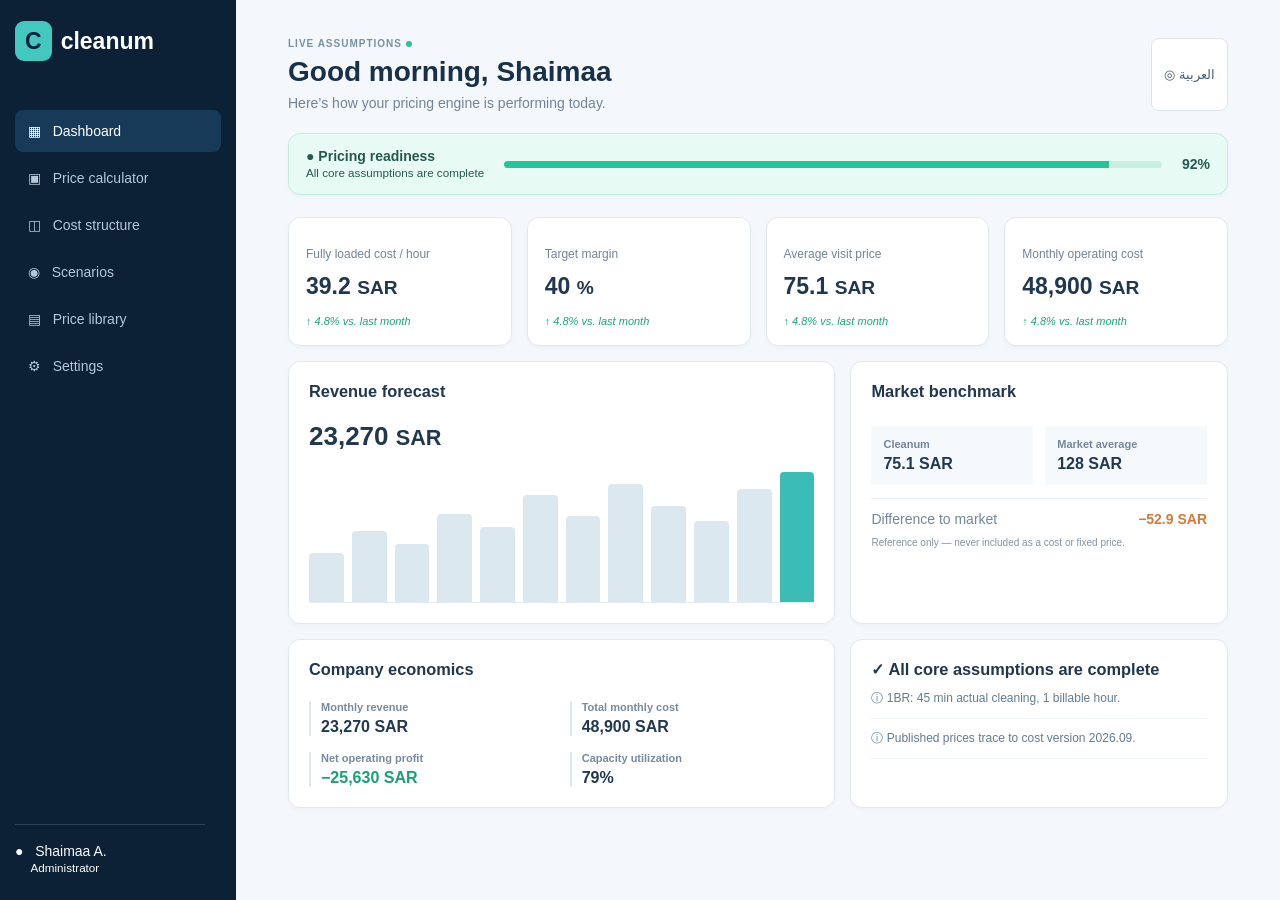
==== public/index.html @ 3680bfe8 "Include static Vercel entry page" ====
<!doctype html><html><head><meta charset="utf-8"><title>Cleanum Pricing</title><style>body{margin:0;background:#f4f7fb;color:#21374d;font:14px Arial,sans-serif}aside{position:fixed;width:236px;inset:0 auto 0 0;background:#0c2036;color:#b5c7d8;padding:28px 15px;box-sizing:border-box}.brand{font-size:23px;color:white;font-weight:bold}.brand b{background:#43c8c0;color:#09213a;border-radius:9px;padding:7px 10px;margin-right:9px}.side{margin-top:55px}.side div{padding:13px;border-radius:8px;margin:5px 0}.side .on{background:#173a59;color:white}.user{position:absolute;bottom:25px;border-top:1px solid #29435c;padding-top:18px;width:190px;color:white}main{margin-left:236px;padding:38px 52px}.top{display:flex;justify-content:space-between}.eyebrow{font-size:10px;letter-spacing:1px;color:#7790a4;font-weight:bold}.eyebrow i{display:inline-block;width:6px;height:6px;background:#24c59b;border-radius:50%}h1{margin:7px 0;font-size:28px;color:#183149}.sub{color:#718399}.lang,button{background:white;border:1px solid #dce5ed;border-radius:8px;padding:9px 12px;color:#456078}.ready,.panel,.card{background:white;border:1px solid #e0e9f0;border-radius:12px;box-shadow:0 2px 4px #12304c08}.ready{margin:22px 0;padding:14px 17px;background:#e8faf4;border-color:#c2eee2;color:#24594f;display:flex;gap:20px;align-items:center}.ready span{height:7px;flex:1;background:linear-gradient(90deg,#26c49c 92%,#c8eee2 92%);border-radius:8px}.cards{display:grid;grid-template-columns:repeat(4,1fr);gap:15px}.card{padding:17px}.card p{font-size:12px;color:#718499}.card h2{font-size:23px;margin:12px 0}.card em{color:#19a578;font-size:11px}.grid{display:grid;grid-template-columns:1.45fr 1fr;gap:15px;margin-top:15px}.panel{padding:20px}.panel h3{margin:0}.big{font-size:26px;font-weight:bold;margin:20px 0}.bars{height:130px;display:flex;align-items:end;gap:8px;border-bottom:1px solid #e3ebf1}.bars i{display:block;flex:1;background:#dce8ef;border-radius:4px 4px 0 0}.bars i:last-child{background:#3bbdb5}.compare{display:grid;grid-template-columns:1fr 1fr;gap:12px;margin:25px 0 13px}.compare b{background:#f5f9fb;padding:12px;font-size:11px;color:#74869b}.compare strong{display:block;font-size:16px;color:#20394f;margin-top:5px}.line{border-top:1px solid #e8eef3;padding-top:12px;color:#75869a}.orange{float:right;color:#d47a3e;font-weight:bold}.econ{display:grid;grid-template-columns:1fr 1fr;gap:16px;margin-top:22px}.econ b{border-left:2px solid #dbe9ee;padding-left:10px;font-size:11px;color:#778a9d}.econ strong{display:block;color:#20394f;font-size:16px;margin-top:5px}.green{color:#16a177!important}.alert{border-bottom:1px solid #edf2f5;padding:11px 0;color:#647b90;font-size:12px}@media(max-width:800px){aside{width:58px;padding:25px 10px}.brand{font-size:0}.brand b{font-size:16px;margin:0}.side{font-size:0}.user{display:none}main{margin-left:58px;padding:25px}.cards{grid-template-columns:repeat(2,1fr)}.grid{grid-template-columns:1fr}}</style></head><body><aside><div class="brand"><b>C</b>cleanum</div><div class="side"><div class="on">▦ &nbsp; Dashboard</div><div>▣ &nbsp; Price calculator</div><div>◫ &nbsp; Cost structure</div><div>◉ &nbsp; Scenarios</div><div>▤ &nbsp; Price library</div><div>⚙ &nbsp; Settings</div></div><div class="user">● &nbsp; Shaimaa A.<br><small>&nbsp;&nbsp;&nbsp;&nbsp; Administrator</small></div></aside><main><div class="top"><div><div class="eyebrow">LIVE ASSUMPTIONS <i></i></div><h1>Good morning, Shaimaa</h1><div class="sub">Here’s how your pricing engine is performing today.</div></div><button>◎ العربية</button></div><div class="ready"><div><b>● Pricing readiness</b><br><small>All core assumptions are complete</small></div><span></span><b>92%</b></div><div class="cards"><div class="card"><p>Fully loaded cost / hour</p><h2>39.2 <small>SAR</small></h2><em>↑ 4.8% vs. last month</em></div><div class="card"><p>Target margin</p><h2>40 <small>%</small></h2><em>↑ 4.8% vs. last month</em></div><div class="card"><p>Average visit price</p><h2>75.1 <small>SAR</small></h2><em>↑ 4.8% vs. last month</em></div><div class="card"><p>Monthly operating cost</p><h2>48,900 <small>SAR</small></h2><em>↑ 4.8% vs. last month</em></div></div><div class="grid"><div class="panel"><h3>Revenue forecast</h3><div class="big">23,270 <small>SAR</small></div><div class="bars"><i style="height:38%"></i><i style="height:55%"></i><i style="height:45%"></i><i style="height:68%"></i><i style="height:58%"></i><i style="height:82%"></i><i style="height:66%"></i><i style="height:91%"></i><i style="height:74%"></i><i style="height:62%"></i><i style="height:87%"></i><i style="height:100%"></i></div></div><div class="panel"><h3>Market benchmark</h3><div class="compare"><b>Cleanum<strong>75.1 SAR</strong></b><b>Market average<strong>128 SAR</strong></b></div><div class="line">Difference to market <span class="orange">−52.9 SAR</span></div><p style="font-size:10px;color:#8293a5">Reference only — never included as a cost or fixed price.</p></div></div><div class="grid"><div class="panel"><h3>Company economics</h3><div class="econ"><b>Monthly revenue<strong>23,270 SAR</strong></b><b>Total monthly cost<strong>48,900 SAR</strong></b><b>Net operating profit<strong class="green">−25,630 SAR</strong></b><b>Capacity utilization<strong>79%</strong></b></div></div><div class="panel"><h3>✓ All core assumptions are complete</h3><div class="alert">ⓘ 1BR: 45 min actual cleaning, 1 billable hour.</div><div class="alert">ⓘ Published prices trace to cost version 2026.09.</div></div></div></main></body></html>
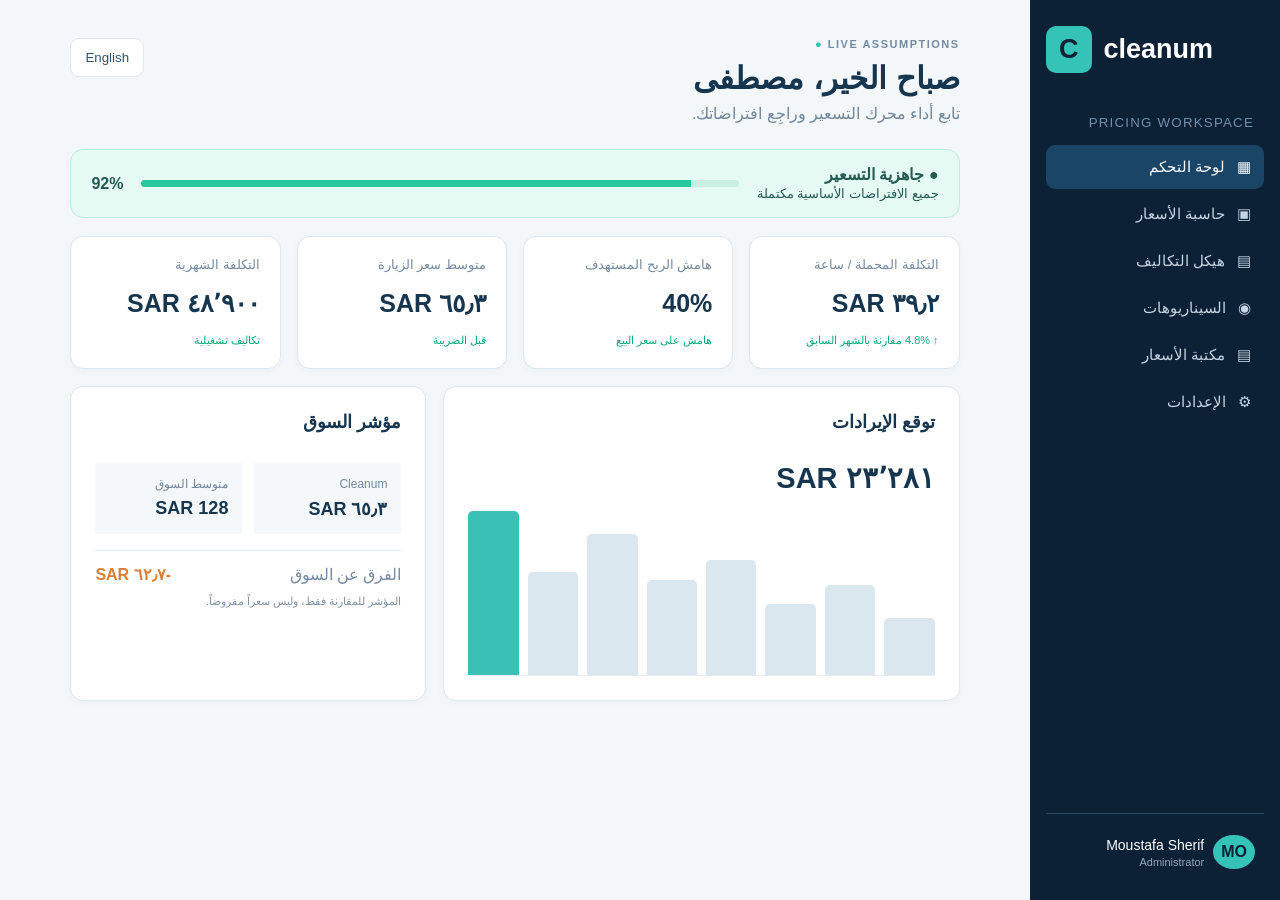
==== commit 74f53b03: "Make pricing dashboard interactive and personalize owner" ====
--- a/public/index.html
+++ b/public/index.html
@@ -1 +1,14 @@
-<!doctype html><html><head><meta charset="utf-8"><title>Cleanum Pricing</title><style>body{margin:0;background:#f4f7fb;color:#21374d;font:14px Arial,sans-serif}aside{position:fixed;width:236px;inset:0 auto 0 0;background:#0c2036;color:#b5c7d8;padding:28px 15px;box-sizing:border-box}.brand{font-size:23px;color:white;font-weight:bold}.brand b{background:#43c8c0;color:#09213a;border-radius:9px;padding:7px 10px;margin-right:9px}.side{margin-top:55px}.side div{padding:13px;border-radius:8px;margin:5px 0}.side .on{background:#173a59;color:white}.user{position:absolute;bottom:25px;border-top:1px solid #29435c;padding-top:18px;width:190px;color:white}main{margin-left:236px;padding:38px 52px}.top{display:flex;justify-content:space-between}.eyebrow{font-size:10px;letter-spacing:1px;color:#7790a4;font-weight:bold}.eyebrow i{display:inline-block;width:6px;height:6px;background:#24c59b;border-radius:50%}h1{margin:7px 0;font-size:28px;color:#183149}.sub{color:#718399}.lang,button{background:white;border:1px solid #dce5ed;border-radius:8px;padding:9px 12px;color:#456078}.ready,.panel,.card{background:white;border:1px solid #e0e9f0;border-radius:12px;box-shadow:0 2px 4px #12304c08}.ready{margin:22px 0;padding:14px 17px;background:#e8faf4;border-color:#c2eee2;color:#24594f;display:flex;gap:20px;align-items:center}.ready span{height:7px;flex:1;background:linear-gradient(90deg,#26c49c 92%,#c8eee2 92%);border-radius:8px}.cards{display:grid;grid-template-columns:repeat(4,1fr);gap:15px}.card{padding:17px}.card p{font-size:12px;color:#718499}.card h2{font-size:23px;margin:12px 0}.card em{color:#19a578;font-size:11px}.grid{display:grid;grid-template-columns:1.45fr 1fr;gap:15px;margin-top:15px}.panel{padding:20px}.panel h3{margin:0}.big{font-size:26px;font-weight:bold;margin:20px 0}.bars{height:130px;display:flex;align-items:end;gap:8px;border-bottom:1px solid #e3ebf1}.bars i{display:block;flex:1;background:#dce8ef;border-radius:4px 4px 0 0}.bars i:last-child{background:#3bbdb5}.compare{display:grid;grid-template-columns:1fr 1fr;gap:12px;margin:25px 0 13px}.compare b{background:#f5f9fb;padding:12px;font-size:11px;color:#74869b}.compare strong{display:block;font-size:16px;color:#20394f;margin-top:5px}.line{border-top:1px solid #e8eef3;padding-top:12px;color:#75869a}.orange{float:right;color:#d47a3e;font-weight:bold}.econ{display:grid;grid-template-columns:1fr 1fr;gap:16px;margin-top:22px}.econ b{border-left:2px solid #dbe9ee;padding-left:10px;font-size:11px;color:#778a9d}.econ strong{display:block;color:#20394f;font-size:16px;margin-top:5px}.green{color:#16a177!important}.alert{border-bottom:1px solid #edf2f5;padding:11px 0;color:#647b90;font-size:12px}@media(max-width:800px){aside{width:58px;padding:25px 10px}.brand{font-size:0}.brand b{font-size:16px;margin:0}.side{font-size:0}.user{display:none}main{margin-left:58px;padding:25px}.cards{grid-template-columns:repeat(2,1fr)}.grid{grid-template-columns:1fr}}</style></head><body><aside><div class="brand"><b>C</b>cleanum</div><div class="side"><div class="on">▦ &nbsp; Dashboard</div><div>▣ &nbsp; Price calculator</div><div>◫ &nbsp; Cost structure</div><div>◉ &nbsp; Scenarios</div><div>▤ &nbsp; Price library</div><div>⚙ &nbsp; Settings</div></div><div class="user">● &nbsp; Shaimaa A.<br><small>&nbsp;&nbsp;&nbsp;&nbsp; Administrator</small></div></aside><main><div class="top"><div><div class="eyebrow">LIVE ASSUMPTIONS <i></i></div><h1>Good morning, Shaimaa</h1><div class="sub">Here’s how your pricing engine is performing today.</div></div><button>◎ العربية</button></div><div class="ready"><div><b>● Pricing readiness</b><br><small>All core assumptions are complete</small></div><span></span><b>92%</b></div><div class="cards"><div class="card"><p>Fully loaded cost / hour</p><h2>39.2 <small>SAR</small></h2><em>↑ 4.8% vs. last month</em></div><div class="card"><p>Target margin</p><h2>40 <small>%</small></h2><em>↑ 4.8% vs. last month</em></div><div class="card"><p>Average visit price</p><h2>75.1 <small>SAR</small></h2><em>↑ 4.8% vs. last month</em></div><div class="card"><p>Monthly operating cost</p><h2>48,900 <small>SAR</small></h2><em>↑ 4.8% vs. last month</em></div></div><div class="grid"><div class="panel"><h3>Revenue forecast</h3><div class="big">23,270 <small>SAR</small></div><div class="bars"><i style="height:38%"></i><i style="height:55%"></i><i style="height:45%"></i><i style="height:68%"></i><i style="height:58%"></i><i style="height:82%"></i><i style="height:66%"></i><i style="height:91%"></i><i style="height:74%"></i><i style="height:62%"></i><i style="height:87%"></i><i style="height:100%"></i></div></div><div class="panel"><h3>Market benchmark</h3><div class="compare"><b>Cleanum<strong>75.1 SAR</strong></b><b>Market average<strong>128 SAR</strong></b></div><div class="line">Difference to market <span class="orange">−52.9 SAR</span></div><p style="font-size:10px;color:#8293a5">Reference only — never included as a cost or fixed price.</p></div></div><div class="grid"><div class="panel"><h3>Company economics</h3><div class="econ"><b>Monthly revenue<strong>23,270 SAR</strong></b><b>Total monthly cost<strong>48,900 SAR</strong></b><b>Net operating profit<strong class="green">−25,630 SAR</strong></b><b>Capacity utilization<strong>79%</strong></b></div></div><div class="panel"><h3>✓ All core assumptions are complete</h3><div class="alert">ⓘ 1BR: 45 min actual cleaning, 1 billable hour.</div><div class="alert">ⓘ Published prices trace to cost version 2026.09.</div></div></div></main></body></html>
+<!doctype html>
+<html lang="ar" dir="rtl"><head><meta charset="utf-8"><meta name="viewport" content="width=device-width,initial-scale=1"><title>Cleanum Pricing</title>
+<style>
+:root{--navy:#0c2036;--ink:#163650;--teal:#36c3b7;--bg:#f3f7fa;--line:#dce7ef}*{box-sizing:border-box}body{margin:0;background:var(--bg);font-family:Arial,"Segoe UI",sans-serif;color:var(--ink)}.side{position:fixed;right:0;top:0;bottom:0;width:250px;background:var(--navy);padding:26px 16px;color:#c5d4e1;display:flex;flex-direction:column}.brand{display:flex;direction:ltr;gap:12px;align-items:center;font-size:27px;font-weight:800;color:#fff}.brand i{font-style:normal;background:var(--teal);color:var(--navy);padding:8px 13px;border-radius:10px}.side small{margin:42px 10px 12px;color:#7290aa;letter-spacing:1.2px}.nav button{width:100%;display:flex;align-items:center;gap:12px;padding:13px;border:0;border-radius:9px;background:transparent;color:inherit;font-size:15px;text-align:right;cursor:pointer;margin:3px 0}.nav button:hover,.nav button.active{background:#1a4567;color:#fff}.avatar{margin-top:auto;border-top:1px solid #2b4863;padding:21px 9px 5px;display:flex;gap:9px;align-items:center;color:white}.avatar b{background:var(--teal);color:var(--navy);border-radius:50%;padding:8px}.avatar span{font-size:14px}.avatar em{display:block;font-style:normal;font-size:11px;color:#91a7bb;margin-top:3px}.main{margin-right:250px;padding:38px 5.5%;min-height:100vh}.top{display:flex;justify-content:space-between;align-items:flex-start}.eyebrow{font-size:11px;letter-spacing:1.5px;font-weight:bold;color:#748ca2;margin:0}.dot{color:var(--teal)}h1{font-size:31px;margin:10px 0 7px}h2{margin:0;font-size:18px}p.sub{color:#71869a;margin:0}.lang{background:#fff;border:1px solid var(--line);border-radius:9px;padding:11px 14px;color:#31536d;cursor:pointer}.notice{margin:26px 0 18px;background:#e6faf4;border:1px solid #bcecdf;padding:15px 20px;border-radius:13px;display:flex;align-items:center;gap:18px;color:#225b51}.notice span{height:7px;flex:1;background:linear-gradient(90deg,#29c79d 92%,#c9eee2 92%);border-radius:8px}.cards{display:grid;grid-template-columns:repeat(4,1fr);gap:16px}.card,.panel{background:white;border:1px solid var(--line);border-radius:13px;box-shadow:0 2px 8px #19344b08}.card{padding:20px}.card p{margin:0;color:#758aa0;font-size:13px}.card b{display:block;font-size:25px;margin:17px 0 12px}.trend{color:#0aab7b;font-size:11px}.grid{display:grid;grid-template-columns:1.45fr 1fr;gap:17px;margin-top:17px}.panel{padding:24px}.revenue{font-size:29px;font-weight:bold;margin:28px 0 16px}.bars{height:165px;display:flex;align-items:end;gap:9px;border-bottom:1px solid #e6edf2}.bars i{background:#dae7ee;display:block;flex:1;border-radius:5px 5px 0 0}.bars i:last-child{background:#3bc0b7}.compare{display:grid;grid-template-columns:1fr 1fr;gap:12px;margin:30px 0 16px}.compare div{background:#f4f8fa;padding:14px;font-size:12px;color:#71879b}.compare b{display:block;font-size:18px;color:var(--ink);margin-top:7px}.diff{border-top:1px solid #e6edf2;padding-top:14px;color:#758aa0}.diff strong{float:left;color:#db7d36}.calc{display:grid;grid-template-columns:1.1fr .9fr;gap:17px;max-width:1040px}.field{display:block;font-size:13px;font-weight:bold;color:#506a81;margin-top:17px}.field select,.field input{display:block;width:100%;padding:12px;margin-top:7px;border:1px solid #d9e4eb;border-radius:8px;background:#fff;font-size:15px;color:var(--ink)}.times{display:grid;grid-template-columns:1fr 1fr;gap:12px;margin-top:17px}.times div{background:#f4f8fa;padding:13px;border-radius:9px}.times span{font-size:11px;color:#71869a}.times b{display:block;margin-top:5px;font-size:18px}.result{padding:0;overflow:hidden}.result-head{background:linear-gradient(135deg,#11364f,#20747b);color:white;padding:29px}.result-head span{font-size:12px;color:#c1dbe2}.result-head b{display:block;font-size:38px;margin:10px 0}.result-head em{font-style:normal;color:#72e0c0;font-size:12px}.rows{padding:12px 23px}.rows p{display:flex;justify-content:space-between;border-bottom:1px solid #eaf0f4;padding:11px 0;margin:0;font-size:13px;color:#708499}.rows strong{color:var(--ink)}.save{margin:18px 23px 23px;width:calc(100% - 46px);border:0;border-radius:8px;background:#143d59;color:white;padding:12px;font-weight:bold;cursor:pointer}.cost-grid{display:grid;grid-template-columns:1fr 1fr;gap:17px;max-width:900px}.warning{background:#fff7e6;color:#936915;padding:11px;border-radius:8px;font-size:12px}.empty{text-align:center;padding:90px;color:#71869a}.hidden{display:none}@media(max-width:850px){.side{width:62px;padding:22px 10px}.brand span,.side small,.nav button span,.avatar span{display:none}.brand{justify-content:center}.avatar{display:none}.main{margin-right:62px}.cards{grid-template-columns:repeat(2,1fr)}.grid,.calc,.cost-grid{grid-template-columns:1fr}}@media(max-width:560px){.side{display:none}.main{margin:0;padding:22px 15px}.cards{grid-template-columns:1fr}.top h1{font-size:24px}.notice span{display:none}}
+</style></head><body>
+<aside class="side"><div class="brand"><i>C</i><span>cleanum</span></div><small>PRICING WORKSPACE</small><nav class="nav"><button class="active" data-page="dash">▦ <span>لوحة التحكم</span></button><button data-page="calc">▣ <span>حاسبة الأسعار</span></button><button data-page="costs">▤ <span>هيكل التكاليف</span></button><button data-page="scenarios">◉ <span>السيناريوهات</span></button><button data-page="library">▤ <span>مكتبة الأسعار</span></button><button data-page="settings">⚙ <span>الإعدادات</span></button></nav><div class="avatar"><b>MO</b><span>Moustafa Sherif<em>Administrator</em></span></div></aside>
+<main class="main"><header class="top"><div><p class="eyebrow">LIVE ASSUMPTIONS <span class="dot">●</span></p><h1 id="title">صباح الخير، مصطفى</h1><p class="sub" id="subtitle">تابع أداء محرك التسعير وراجِع افتراضاتك.</p></div><button class="lang" id="lang">English</button></header>
+<section id="dash"><div class="notice"><div><b>● جاهزية التسعير</b><br><small>جميع الافتراضات الأساسية مكتملة</small></div><span></span><b>92%</b></div><div class="cards"><div class="card"><p>التكلفة المحملة / ساعة</p><b id="costHour">39.2 SAR</b><span class="trend">↑ 4.8% مقارنة بالشهر السابق</span></div><div class="card"><p>هامش الربح المستهدف</p><b>40%</b><span class="trend">هامش على سعر البيع</span></div><div class="card"><p>متوسط سعر الزيارة</p><b id="visitCard">75.1 SAR</b><span class="trend">قبل الضريبة</span></div><div class="card"><p>التكلفة الشهرية</p><b id="monthCard">48,900 SAR</b><span class="trend">تكاليف تشغيلية</span></div></div><div class="grid"><article class="panel"><h2>توقع الإيرادات</h2><div class="revenue" id="revenue">23,270 SAR</div><div class="bars"><i style="height:35%"></i><i style="height:55%"></i><i style="height:43%"></i><i style="height:70%"></i><i style="height:58%"></i><i style="height:86%"></i><i style="height:63%"></i><i style="height:100%"></i></div></article><article class="panel"><h2>مؤشر السوق</h2><div class="compare"><div>Cleanum<b id="marketPrice">75.1 SAR</b></div><div>متوسط السوق<b>128 SAR</b></div></div><div class="diff">الفرق عن السوق <strong id="diff">−52.9 SAR</strong></div><p style="font-size:11px;color:#8293a5">المؤشر للمقارنة فقط، وليس سعراً مفروضاً.</p></article></div></section>
+<section id="calc" class="hidden"><div class="calc"><article class="panel"><h2>حاسبة تسعير الزيارة</h2><label class="field">نوع الشقة<select id="home"><option value="1">غرفة واحدة</option><option value="1.5">غرفتان</option><option value="2">3 غرف</option><option value="2.5">4 غرف</option></select></label><label class="field">نوع الخدمة<select><option>تنظيف دوري</option><option>تنظيف عند الانتقال</option></select></label><div class="times"><div><span>وقت التنظيف الفعلي</span><b id="actual">45 دقيقة</b></div><div><span>الوقت القابل للفوترة</span><b id="billable">1 ساعة</b></div></div><label class="field">تعديل يدوي (SAR)<input type="number" id="adjust" value="0"></label></article><article class="panel result"><div class="result-head"><span>سعر البيع المقترح</span><b id="final">75.1 SAR</b><em>✓ هامش ربح مستهدف 40%</em></div><div class="rows"><p>تكلفة الخدمة<strong id="base">45.1 SAR</strong></p><p>السعر قبل الضريبة<strong id="before">75.1 SAR</strong></p><p>ضريبة القيمة المضافة 15%<strong id="vat">11.3 SAR</strong></p><p>السعر شامل الضريبة<strong id="total">86.4 SAR</strong></p></div><button class="save">حفظ كمسودة</button></article></div></section>
+<section id="costs" class="hidden"><div class="cost-grid"><article class="panel"><h2>إعدادات التكلفة</h2><label class="field">راتب العاملة الشهري<input id="salary" type="number" value="3000"></label><label class="field">عدد العاملات<input id="team" type="number" value="8"></label><label class="field">الساعات القابلة للفوترة شهريًا<input id="hours" type="number" value="156"></label><p class="warning">هذه الساعات أساسية لحساب سعر معتمد ودقيق.</p></article><article class="panel"><h2>ملخص التكاليف</h2><div class="rows"><p>إجمالي التكاليف الشهرية<strong id="monthly">48,900 SAR</strong></p><p>التكلفة المحملة / ساعة<strong id="costHour2">39.2 SAR</strong></p><p>النقل والوقود<strong>12,400 SAR</strong></p><p>المستلزمات والمواد<strong>5,700 SAR</strong></p></div></article></div></section>
+<section id="scenarios" class="hidden"><div class="panel empty"><h2>السيناريوهات التشغيلية</h2><p>نفس المبنى: 4 شقق غرفة واحدة خلال 3 ساعات.<br>عملاء موزعون: شقتان غرفة واحدة خلال 3 ساعات.</p></div></section><section id="library" class="hidden"><div class="panel empty"><h2>مكتبة الأسعار</h2><p>ستظهر هنا المسودات والأسعار المنشورة وإصداراتها.</p></div></section><section id="settings" class="hidden"><div class="panel empty"><h2>الإعدادات</h2><p>العملة: SAR &nbsp;•&nbsp; الضريبة: 15% &nbsp;•&nbsp; هامش الربح الافتراضي: 40%</p></div></section></main>
+<script>
+const q=s=>document.querySelector(s),qs=s=>document.querySelectorAll(s);let en=false;function fmt(x){return Number(x).toLocaleString(en?'en-SA':'ar-SA',{maximumFractionDigits:1})+' SAR'}function calculate(){let salary=+q('#salary').value||0,team=+q('#team').value||1,hours=+q('#hours').value||1,bill=+q('#home').value,adjust=+q('#adjust').value||0,monthly=salary*team+12400+5700+6800,cph=monthly/(team*hours),base=cph*bill,before=base/.6+adjust,vat=before*.15,total=before+vat;q('#costHour').textContent=fmt(cph);q('#costHour2').textContent=fmt(cph);q('#monthCard').textContent=fmt(monthly);q('#monthly').textContent=fmt(monthly);q('#visitCard').textContent=fmt(before);q('#marketPrice').textContent=fmt(before);q('#base').textContent=fmt(base);q('#before').textContent=fmt(before);q('#vat').textContent=fmt(vat);q('#total').textContent=fmt(total);q('#final').textContent=fmt(before);q('#revenue').textContent=fmt(total*310);q('#diff').textContent=(before-128>0?'+':'')+fmt(before-128);let actual={1:45,1.5:75,2:105,2.5:135}[bill];q('#actual').textContent=actual+(en?' min':' دقيقة');q('#billable').textContent=bill+(en?' hr':' ساعة')}qs('input,select').forEach(x=>x.addEventListener('input',calculate));qs('.nav button').forEach(b=>b.onclick=()=>{qs('.nav button').forEach(x=>x.classList.remove('active'));b.classList.add('active');qs('main section').forEach(x=>x.classList.add('hidden'));q('#'+b.dataset.page).classList.remove('hidden');q('#title').textContent=b.textContent.trim();q('#subtitle').textContent=en?'Manage pricing assumptions and results.':'عدّل بياناتك وراجع النتائج بسهولة.'});q('#lang').onclick=()=>{en=!en;document.documentElement.lang=en?'en':'ar';document.documentElement.dir=en?'ltr':'rtl';q('#lang').textContent=en?'العربية':'English';calculate()};calculate();
+</script></body></html>
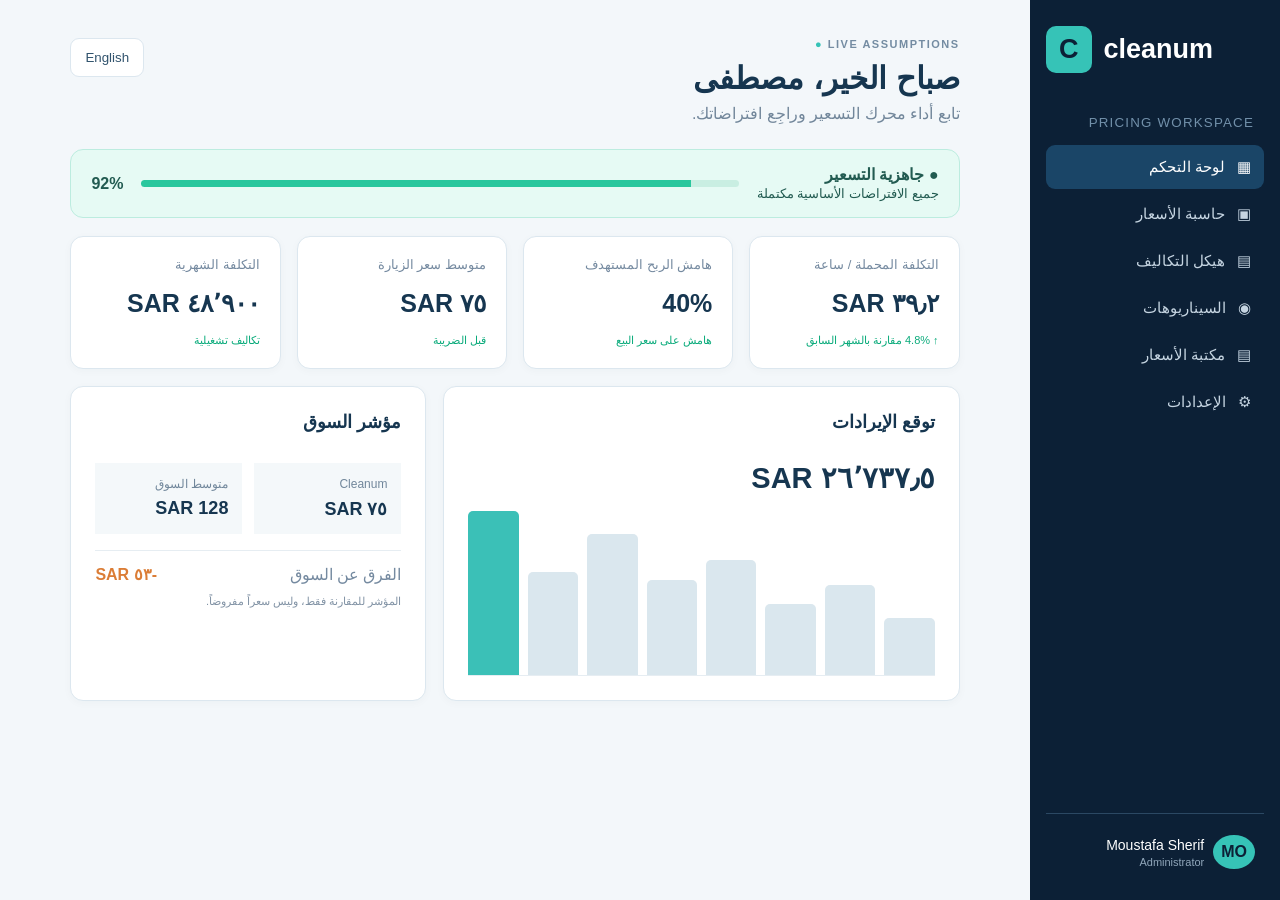
==== commit b1f62680: "Separate billable duration from cleaning time" ====
--- a/public/index.html
+++ b/public/index.html
@@ -6,9 +6,9 @@
 <aside class="side"><div class="brand"><i>C</i><span>cleanum</span></div><small>PRICING WORKSPACE</small><nav class="nav"><button class="active" data-page="dash">▦ <span>لوحة التحكم</span></button><button data-page="calc">▣ <span>حاسبة الأسعار</span></button><button data-page="costs">▤ <span>هيكل التكاليف</span></button><button data-page="scenarios">◉ <span>السيناريوهات</span></button><button data-page="library">▤ <span>مكتبة الأسعار</span></button><button data-page="settings">⚙ <span>الإعدادات</span></button></nav><div class="avatar"><b>MO</b><span>Moustafa Sherif<em>Administrator</em></span></div></aside>
 <main class="main"><header class="top"><div><p class="eyebrow">LIVE ASSUMPTIONS <span class="dot">●</span></p><h1 id="title">صباح الخير، مصطفى</h1><p class="sub" id="subtitle">تابع أداء محرك التسعير وراجِع افتراضاتك.</p></div><button class="lang" id="lang">English</button></header>
 <section id="dash"><div class="notice"><div><b>● جاهزية التسعير</b><br><small>جميع الافتراضات الأساسية مكتملة</small></div><span></span><b>92%</b></div><div class="cards"><div class="card"><p>التكلفة المحملة / ساعة</p><b id="costHour">39.2 SAR</b><span class="trend">↑ 4.8% مقارنة بالشهر السابق</span></div><div class="card"><p>هامش الربح المستهدف</p><b>40%</b><span class="trend">هامش على سعر البيع</span></div><div class="card"><p>متوسط سعر الزيارة</p><b id="visitCard">75.1 SAR</b><span class="trend">قبل الضريبة</span></div><div class="card"><p>التكلفة الشهرية</p><b id="monthCard">48,900 SAR</b><span class="trend">تكاليف تشغيلية</span></div></div><div class="grid"><article class="panel"><h2>توقع الإيرادات</h2><div class="revenue" id="revenue">23,270 SAR</div><div class="bars"><i style="height:35%"></i><i style="height:55%"></i><i style="height:43%"></i><i style="height:70%"></i><i style="height:58%"></i><i style="height:86%"></i><i style="height:63%"></i><i style="height:100%"></i></div></article><article class="panel"><h2>مؤشر السوق</h2><div class="compare"><div>Cleanum<b id="marketPrice">75.1 SAR</b></div><div>متوسط السوق<b>128 SAR</b></div></div><div class="diff">الفرق عن السوق <strong id="diff">−52.9 SAR</strong></div><p style="font-size:11px;color:#8293a5">المؤشر للمقارنة فقط، وليس سعراً مفروضاً.</p></article></div></section>
-<section id="calc" class="hidden"><div class="calc"><article class="panel"><h2>حاسبة تسعير الزيارة</h2><label class="field">نوع الشقة<select id="home"><option value="1">غرفة واحدة</option><option value="1.5">غرفتان</option><option value="2">3 غرف</option><option value="2.5">4 غرف</option></select></label><label class="field">نوع الخدمة<select><option>تنظيف دوري</option><option>تنظيف عند الانتقال</option></select></label><div class="times"><div><span>وقت التنظيف الفعلي</span><b id="actual">45 دقيقة</b></div><div><span>الوقت القابل للفوترة</span><b id="billable">1 ساعة</b></div></div><label class="field">تعديل يدوي (SAR)<input type="number" id="adjust" value="0"></label></article><article class="panel result"><div class="result-head"><span>سعر البيع المقترح</span><b id="final">75.1 SAR</b><em>✓ هامش ربح مستهدف 40%</em></div><div class="rows"><p>تكلفة الخدمة<strong id="base">45.1 SAR</strong></p><p>السعر قبل الضريبة<strong id="before">75.1 SAR</strong></p><p>ضريبة القيمة المضافة 15%<strong id="vat">11.3 SAR</strong></p><p>السعر شامل الضريبة<strong id="total">86.4 SAR</strong></p></div><button class="save">حفظ كمسودة</button></article></div></section>
+<section id="calc" class="hidden"><div class="calc"><article class="panel"><h2>حاسبة تسعير الزيارة</h2><label class="field">نوع الشقة<select id="home"><option value="1">غرفة واحدة</option><option value="1.5">غرفتان</option><option value="2">3 غرف</option><option value="2.5">4 غرف</option></select></label><label class="field">نوع الخدمة<select><option>تنظيف دوري</option><option>تنظيف عند الانتقال</option></select></label><div class="times"><div><span>وقت التنظيف الفعلي (تشغيلي)</span><b id="actual">45 دقيقة</b></div><div><span>سعر الساعة المفوترة</span><b id="hourlyRate">65.3 SAR</b></div></div><label class="field">الوقت القابل للفوترة (مستقل عن وقت التنظيف)<input id="billableInput" type="number" min="0.5" step="0.5" value="1"></label><label class="field">الحد الأدنى لسعر الزيارة قبل الضريبة (SAR)<input id="minVisit" type="number" min="0" value="75"></label><label class="field">تعديل يدوي للزيارة (SAR)<input type="number" id="adjust" value="0"></label></article><article class="panel result"><div class="result-head"><span>سعر البيع المقترح للزيارة</span><b id="final">75.1 SAR</b><em>✓ هامش ربح مستهدف 40%</em></div><div class="rows"><p>تكلفة الخدمة<strong id="base">45.1 SAR</strong></p><p>تسعير بالساعة (قبل الضريبة)<strong id="hourlyTotal">65.3 SAR</strong></p><p>سعر الزيارة بعد تطبيق الحد الأدنى<strong id="before">75.0 SAR</strong></p><p>ضريبة القيمة المضافة 15%<strong id="vat">11.3 SAR</strong></p><p>السعر شامل الضريبة<strong id="total">86.3 SAR</strong></p></div><button class="save">حفظ كمسودة</button></article></div></section>
 <section id="costs" class="hidden"><div class="cost-grid"><article class="panel"><h2>إعدادات التكلفة</h2><label class="field">راتب العاملة الشهري<input id="salary" type="number" value="3000"></label><label class="field">عدد العاملات<input id="team" type="number" value="8"></label><label class="field">الساعات القابلة للفوترة شهريًا<input id="hours" type="number" value="156"></label><p class="warning">هذه الساعات أساسية لحساب سعر معتمد ودقيق.</p></article><article class="panel"><h2>ملخص التكاليف</h2><div class="rows"><p>إجمالي التكاليف الشهرية<strong id="monthly">48,900 SAR</strong></p><p>التكلفة المحملة / ساعة<strong id="costHour2">39.2 SAR</strong></p><p>النقل والوقود<strong>12,400 SAR</strong></p><p>المستلزمات والمواد<strong>5,700 SAR</strong></p></div></article></div></section>
 <section id="scenarios" class="hidden"><div class="panel empty"><h2>السيناريوهات التشغيلية</h2><p>نفس المبنى: 4 شقق غرفة واحدة خلال 3 ساعات.<br>عملاء موزعون: شقتان غرفة واحدة خلال 3 ساعات.</p></div></section><section id="library" class="hidden"><div class="panel empty"><h2>مكتبة الأسعار</h2><p>ستظهر هنا المسودات والأسعار المنشورة وإصداراتها.</p></div></section><section id="settings" class="hidden"><div class="panel empty"><h2>الإعدادات</h2><p>العملة: SAR &nbsp;•&nbsp; الضريبة: 15% &nbsp;•&nbsp; هامش الربح الافتراضي: 40%</p></div></section></main>
 <script>
-const q=s=>document.querySelector(s),qs=s=>document.querySelectorAll(s);let en=false;function fmt(x){return Number(x).toLocaleString(en?'en-SA':'ar-SA',{maximumFractionDigits:1})+' SAR'}function calculate(){let salary=+q('#salary').value||0,team=+q('#team').value||1,hours=+q('#hours').value||1,bill=+q('#home').value,adjust=+q('#adjust').value||0,monthly=salary*team+12400+5700+6800,cph=monthly/(team*hours),base=cph*bill,before=base/.6+adjust,vat=before*.15,total=before+vat;q('#costHour').textContent=fmt(cph);q('#costHour2').textContent=fmt(cph);q('#monthCard').textContent=fmt(monthly);q('#monthly').textContent=fmt(monthly);q('#visitCard').textContent=fmt(before);q('#marketPrice').textContent=fmt(before);q('#base').textContent=fmt(base);q('#before').textContent=fmt(before);q('#vat').textContent=fmt(vat);q('#total').textContent=fmt(total);q('#final').textContent=fmt(before);q('#revenue').textContent=fmt(total*310);q('#diff').textContent=(before-128>0?'+':'')+fmt(before-128);let actual={1:45,1.5:75,2:105,2.5:135}[bill];q('#actual').textContent=actual+(en?' min':' دقيقة');q('#billable').textContent=bill+(en?' hr':' ساعة')}qs('input,select').forEach(x=>x.addEventListener('input',calculate));qs('.nav button').forEach(b=>b.onclick=()=>{qs('.nav button').forEach(x=>x.classList.remove('active'));b.classList.add('active');qs('main section').forEach(x=>x.classList.add('hidden'));q('#'+b.dataset.page).classList.remove('hidden');q('#title').textContent=b.textContent.trim();q('#subtitle').textContent=en?'Manage pricing assumptions and results.':'عدّل بياناتك وراجع النتائج بسهولة.'});q('#lang').onclick=()=>{en=!en;document.documentElement.lang=en?'en':'ar';document.documentElement.dir=en?'ltr':'rtl';q('#lang').textContent=en?'العربية':'English';calculate()};calculate();
-</script></body></html>
+const q=s=>document.querySelector(s),qs=s=>document.querySelectorAll(s);let en=false;function fmt(x){return Number(x).toLocaleString(en?'en-SA':'ar-SA',{maximumFractionDigits:1})+' SAR'}function calculate(){let salary=+q('#salary').value||0,team=+q('#team').value||1,hours=+q('#hours').value||1,bill=+q('#billableInput').value||0,adjust=+q('#adjust').value||0,minVisit=+q('#minVisit').value||0,monthly=salary*team+12400+5700+6800,cph=monthly/(team*hours),base=cph*bill,hourlyRate=cph/.6,hourlyTotal=hourlyRate*bill,before=Math.max(hourlyTotal,minVisit)+adjust,vat=before*.15,total=before+vat;q('#costHour').textContent=fmt(cph);q('#costHour2').textContent=fmt(cph);q('#monthCard').textContent=fmt(monthly);q('#monthly').textContent=fmt(monthly);q('#visitCard').textContent=fmt(before);q('#marketPrice').textContent=fmt(before);q('#base').textContent=fmt(base);q('#hourlyRate').textContent=fmt(hourlyRate);q('#hourlyTotal').textContent=fmt(hourlyTotal);q('#before').textContent=fmt(before);q('#vat').textContent=fmt(vat);q('#total').textContent=fmt(total);q('#final').textContent=fmt(before);q('#revenue').textContent=fmt(total*310);q('#diff').textContent=(before-128>0?'+':'')+fmt(before-128);let actual={1:45,1.5:170,2:200,2.5:135}[+q('#home').value];q('#actual').textContent=actual+(en?' min':' دقيقة')}qs('input,select').forEach(x=>x.addEventListener('input',calculate));qs('.nav button').forEach(b=>b.onclick=()=>{qs('.nav button').forEach(x=>x.classList.remove('active'));b.classList.add('active');qs('main section').forEach(x=>x.classList.add('hidden'));q('#'+b.dataset.page).classList.remove('hidden');q('#title').textContent=b.textContent.trim();q('#subtitle').textContent=en?'Manage pricing assumptions and results.':'عدّل بياناتك وراجع النتائج بسهولة.'});q('#lang').onclick=()=>{en=!en;document.documentElement.lang=en?'en':'ar';document.documentElement.dir=en?'ltr':'rtl';q('#lang').textContent=en?'العربية':'English';calculate()};calculate();
+</script><script>document.querySelector('#home').addEventListener('input',e=>{const minutes={1:45,1.5:170,2:200,2.5:135}[e.target.value];document.querySelector('#actual').textContent=minutes+(document.documentElement.lang==='en'?' min':' دقيقة')});</script></body></html>
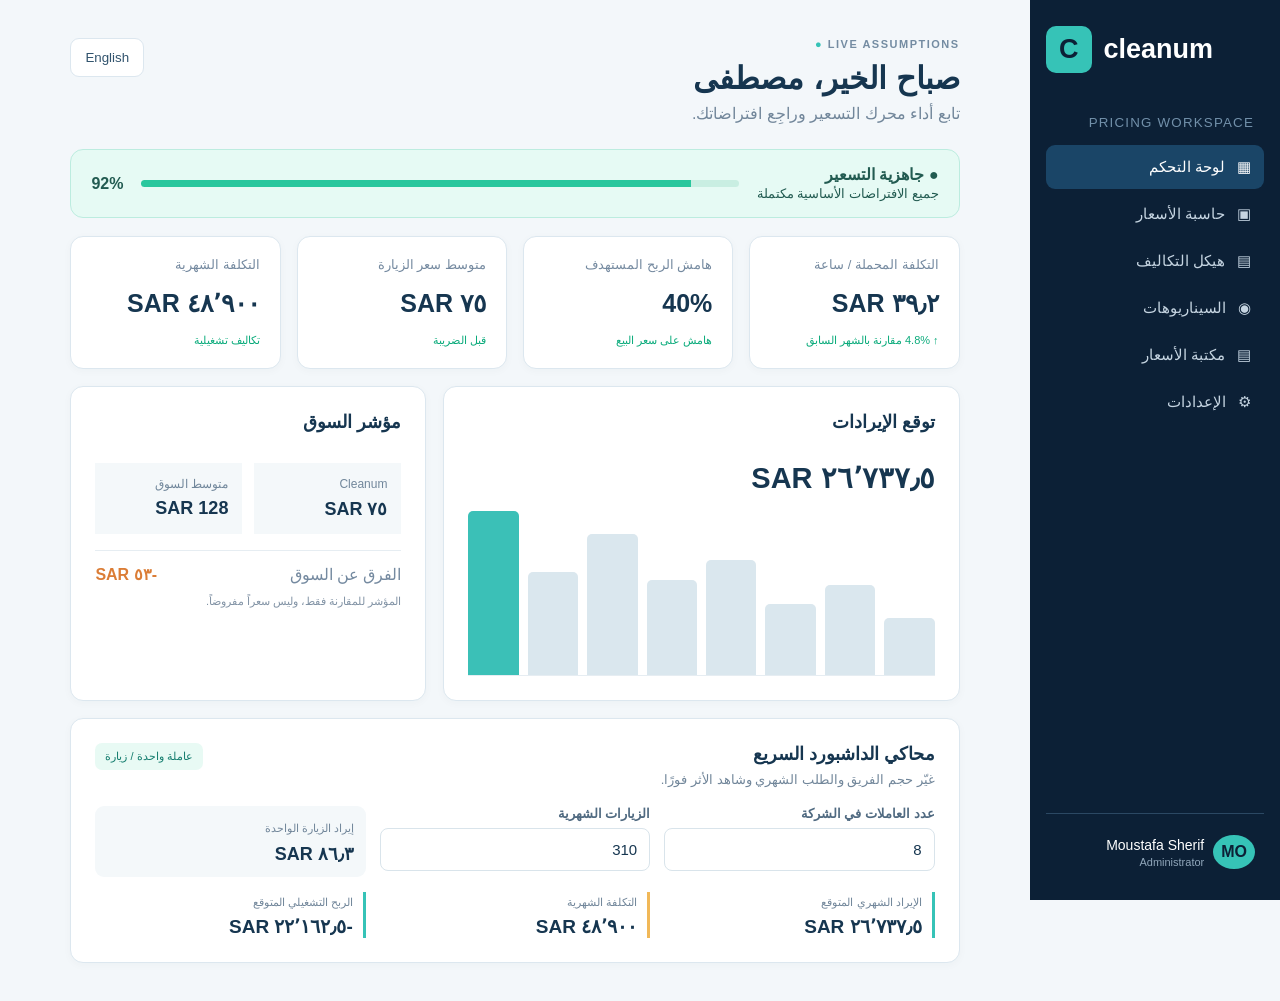
==== commit 991997c7: "Add interactive staffing-aware dashboard simulator" ====
--- a/public/index.html
+++ b/public/index.html
@@ -11,4 +11,4 @@
 <section id="scenarios" class="hidden"><div class="panel empty"><h2>السيناريوهات التشغيلية</h2><p>نفس المبنى: 4 شقق غرفة واحدة خلال 3 ساعات.<br>عملاء موزعون: شقتان غرفة واحدة خلال 3 ساعات.</p></div></section><section id="library" class="hidden"><div class="panel empty"><h2>مكتبة الأسعار</h2><p>ستظهر هنا المسودات والأسعار المنشورة وإصداراتها.</p></div></section><section id="settings" class="hidden"><div class="panel empty"><h2>الإعدادات</h2><p>العملة: SAR &nbsp;•&nbsp; الضريبة: 15% &nbsp;•&nbsp; هامش الربح الافتراضي: 40%</p></div></section></main>
 <script>
 const q=s=>document.querySelector(s),qs=s=>document.querySelectorAll(s);let en=false;function fmt(x){return Number(x).toLocaleString(en?'en-SA':'ar-SA',{maximumFractionDigits:1})+' SAR'}function calculate(){let salary=+q('#salary').value||0,team=+q('#team').value||1,hours=+q('#hours').value||1,bill=+q('#billableInput').value||0,adjust=+q('#adjust').value||0,minVisit=+q('#minVisit').value||0,monthly=salary*team+12400+5700+6800,cph=monthly/(team*hours),base=cph*bill,hourlyRate=cph/.6,hourlyTotal=hourlyRate*bill,before=Math.max(hourlyTotal,minVisit)+adjust,vat=before*.15,total=before+vat;q('#costHour').textContent=fmt(cph);q('#costHour2').textContent=fmt(cph);q('#monthCard').textContent=fmt(monthly);q('#monthly').textContent=fmt(monthly);q('#visitCard').textContent=fmt(before);q('#marketPrice').textContent=fmt(before);q('#base').textContent=fmt(base);q('#hourlyRate').textContent=fmt(hourlyRate);q('#hourlyTotal').textContent=fmt(hourlyTotal);q('#before').textContent=fmt(before);q('#vat').textContent=fmt(vat);q('#total').textContent=fmt(total);q('#final').textContent=fmt(before);q('#revenue').textContent=fmt(total*310);q('#diff').textContent=(before-128>0?'+':'')+fmt(before-128);let actual={1:45,1.5:170,2:200,2.5:135}[+q('#home').value];q('#actual').textContent=actual+(en?' min':' دقيقة')}qs('input,select').forEach(x=>x.addEventListener('input',calculate));qs('.nav button').forEach(b=>b.onclick=()=>{qs('.nav button').forEach(x=>x.classList.remove('active'));b.classList.add('active');qs('main section').forEach(x=>x.classList.add('hidden'));q('#'+b.dataset.page).classList.remove('hidden');q('#title').textContent=b.textContent.trim();q('#subtitle').textContent=en?'Manage pricing assumptions and results.':'عدّل بياناتك وراجع النتائج بسهولة.'});q('#lang').onclick=()=>{en=!en;document.documentElement.lang=en?'en':'ar';document.documentElement.dir=en?'ltr':'rtl';q('#lang').textContent=en?'العربية':'English';calculate()};calculate();
-</script><script>document.querySelector('#home').addEventListener('input',e=>{const minutes={1:45,1.5:170,2:200,2.5:135}[e.target.value];document.querySelector('#actual').textContent=minutes+(document.documentElement.lang==='en'?' min':' دقيقة')});</script></body></html>
+</script><script>document.querySelector('#home').addEventListener('input',e=>{const minutes={1:45,1.5:170,2:200,2.5:135}[e.target.value];document.querySelector('#actual').textContent=minutes+(document.documentElement.lang==='en'?' min':' دقيقة')});</script><script src="dashboard.js"></script></body></html>
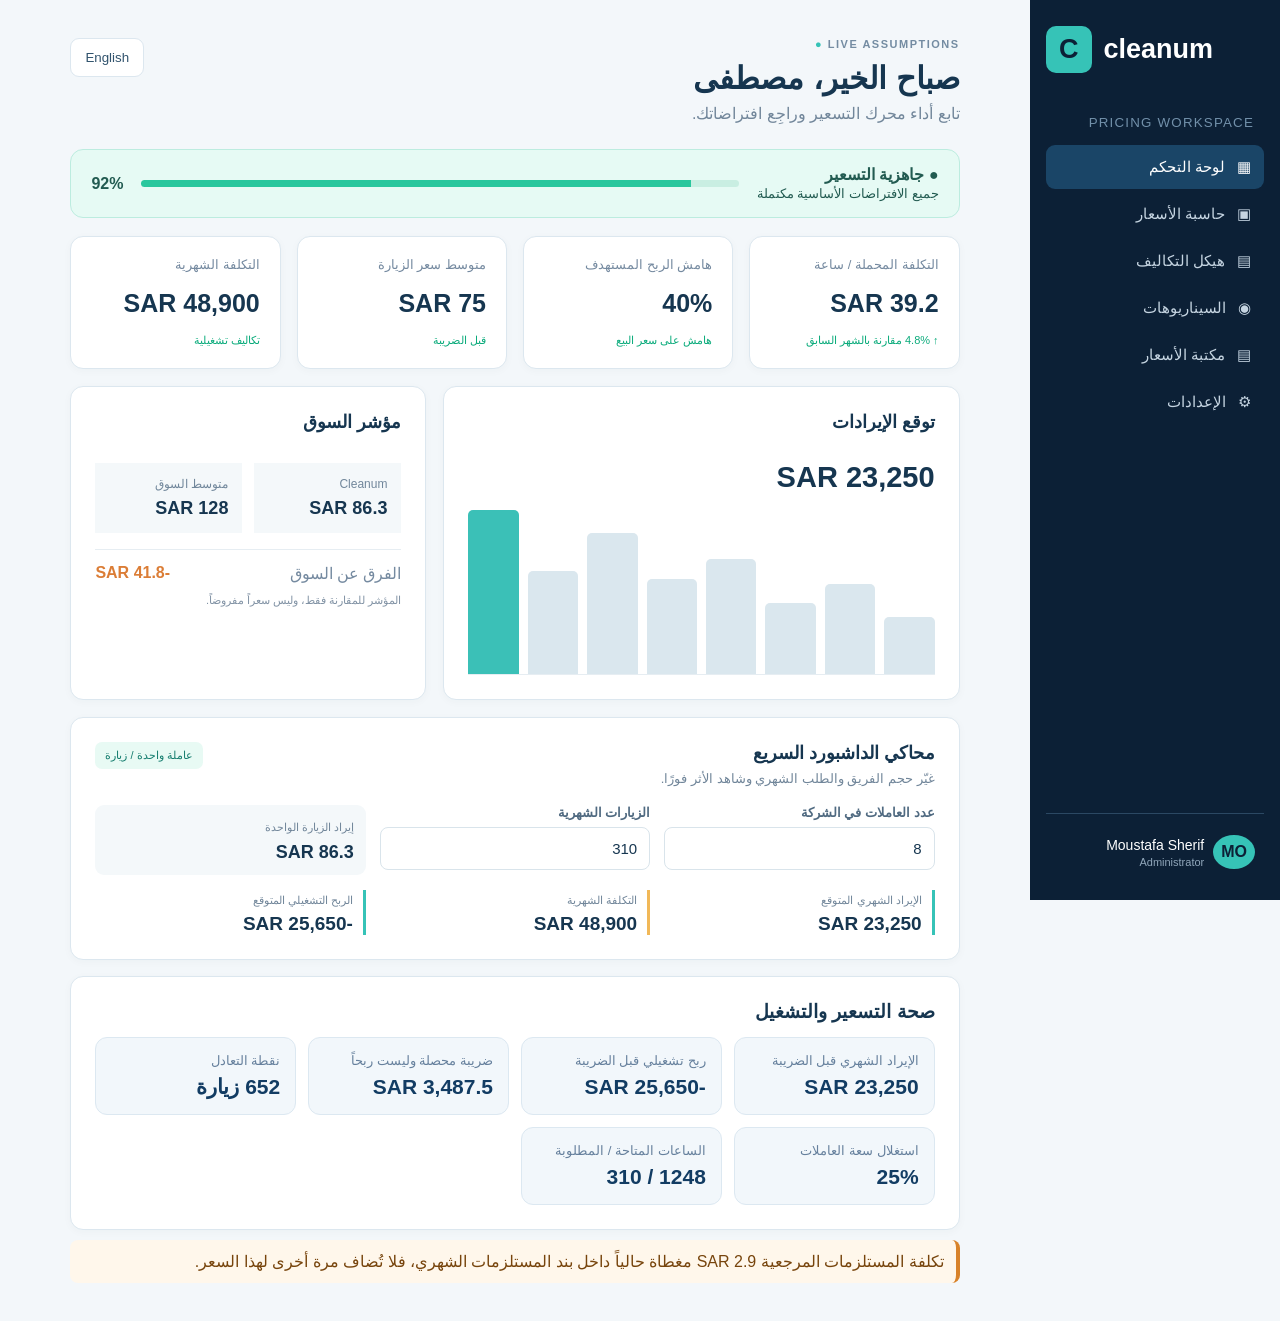
==== commit 6c747507: "Complete interactive pricing governance model" ====
--- a/public/index.html
+++ b/public/index.html
@@ -11,4 +11,4 @@
 <section id="scenarios" class="hidden"><div class="panel empty"><h2>السيناريوهات التشغيلية</h2><p>نفس المبنى: 4 شقق غرفة واحدة خلال 3 ساعات.<br>عملاء موزعون: شقتان غرفة واحدة خلال 3 ساعات.</p></div></section><section id="library" class="hidden"><div class="panel empty"><h2>مكتبة الأسعار</h2><p>ستظهر هنا المسودات والأسعار المنشورة وإصداراتها.</p></div></section><section id="settings" class="hidden"><div class="panel empty"><h2>الإعدادات</h2><p>العملة: SAR &nbsp;•&nbsp; الضريبة: 15% &nbsp;•&nbsp; هامش الربح الافتراضي: 40%</p></div></section></main>
 <script>
 const q=s=>document.querySelector(s),qs=s=>document.querySelectorAll(s);let en=false;function fmt(x){return Number(x).toLocaleString(en?'en-SA':'ar-SA',{maximumFractionDigits:1})+' SAR'}function calculate(){let salary=+q('#salary').value||0,team=+q('#team').value||1,hours=+q('#hours').value||1,bill=+q('#billableInput').value||0,adjust=+q('#adjust').value||0,minVisit=+q('#minVisit').value||0,monthly=salary*team+12400+5700+6800,cph=monthly/(team*hours),base=cph*bill,hourlyRate=cph/.6,hourlyTotal=hourlyRate*bill,before=Math.max(hourlyTotal,minVisit)+adjust,vat=before*.15,total=before+vat;q('#costHour').textContent=fmt(cph);q('#costHour2').textContent=fmt(cph);q('#monthCard').textContent=fmt(monthly);q('#monthly').textContent=fmt(monthly);q('#visitCard').textContent=fmt(before);q('#marketPrice').textContent=fmt(before);q('#base').textContent=fmt(base);q('#hourlyRate').textContent=fmt(hourlyRate);q('#hourlyTotal').textContent=fmt(hourlyTotal);q('#before').textContent=fmt(before);q('#vat').textContent=fmt(vat);q('#total').textContent=fmt(total);q('#final').textContent=fmt(before);q('#revenue').textContent=fmt(total*310);q('#diff').textContent=(before-128>0?'+':'')+fmt(before-128);let actual={1:45,1.5:170,2:200,2.5:135}[+q('#home').value];q('#actual').textContent=actual+(en?' min':' دقيقة')}qs('input,select').forEach(x=>x.addEventListener('input',calculate));qs('.nav button').forEach(b=>b.onclick=()=>{qs('.nav button').forEach(x=>x.classList.remove('active'));b.classList.add('active');qs('main section').forEach(x=>x.classList.add('hidden'));q('#'+b.dataset.page).classList.remove('hidden');q('#title').textContent=b.textContent.trim();q('#subtitle').textContent=en?'Manage pricing assumptions and results.':'عدّل بياناتك وراجع النتائج بسهولة.'});q('#lang').onclick=()=>{en=!en;document.documentElement.lang=en?'en':'ar';document.documentElement.dir=en?'ltr':'rtl';q('#lang').textContent=en?'العربية':'English';calculate()};calculate();
-</script><script>document.querySelector('#home').addEventListener('input',e=>{const minutes={1:45,1.5:170,2:200,2.5:135}[e.target.value];document.querySelector('#actual').textContent=minutes+(document.documentElement.lang==='en'?' min':' دقيقة')});</script><script src="dashboard.js"></script></body></html>
+</script><script>document.querySelector('#home').addEventListener('input',e=>{const minutes={1:45,1.5:170,2:200,2.5:135}[e.target.value];document.querySelector('#actual').textContent=minutes+(document.documentElement.lang==='en'?' min':' دقيقة')});</script><script src="dashboard.js"></script><script src="engine.js"></script></body></html>
